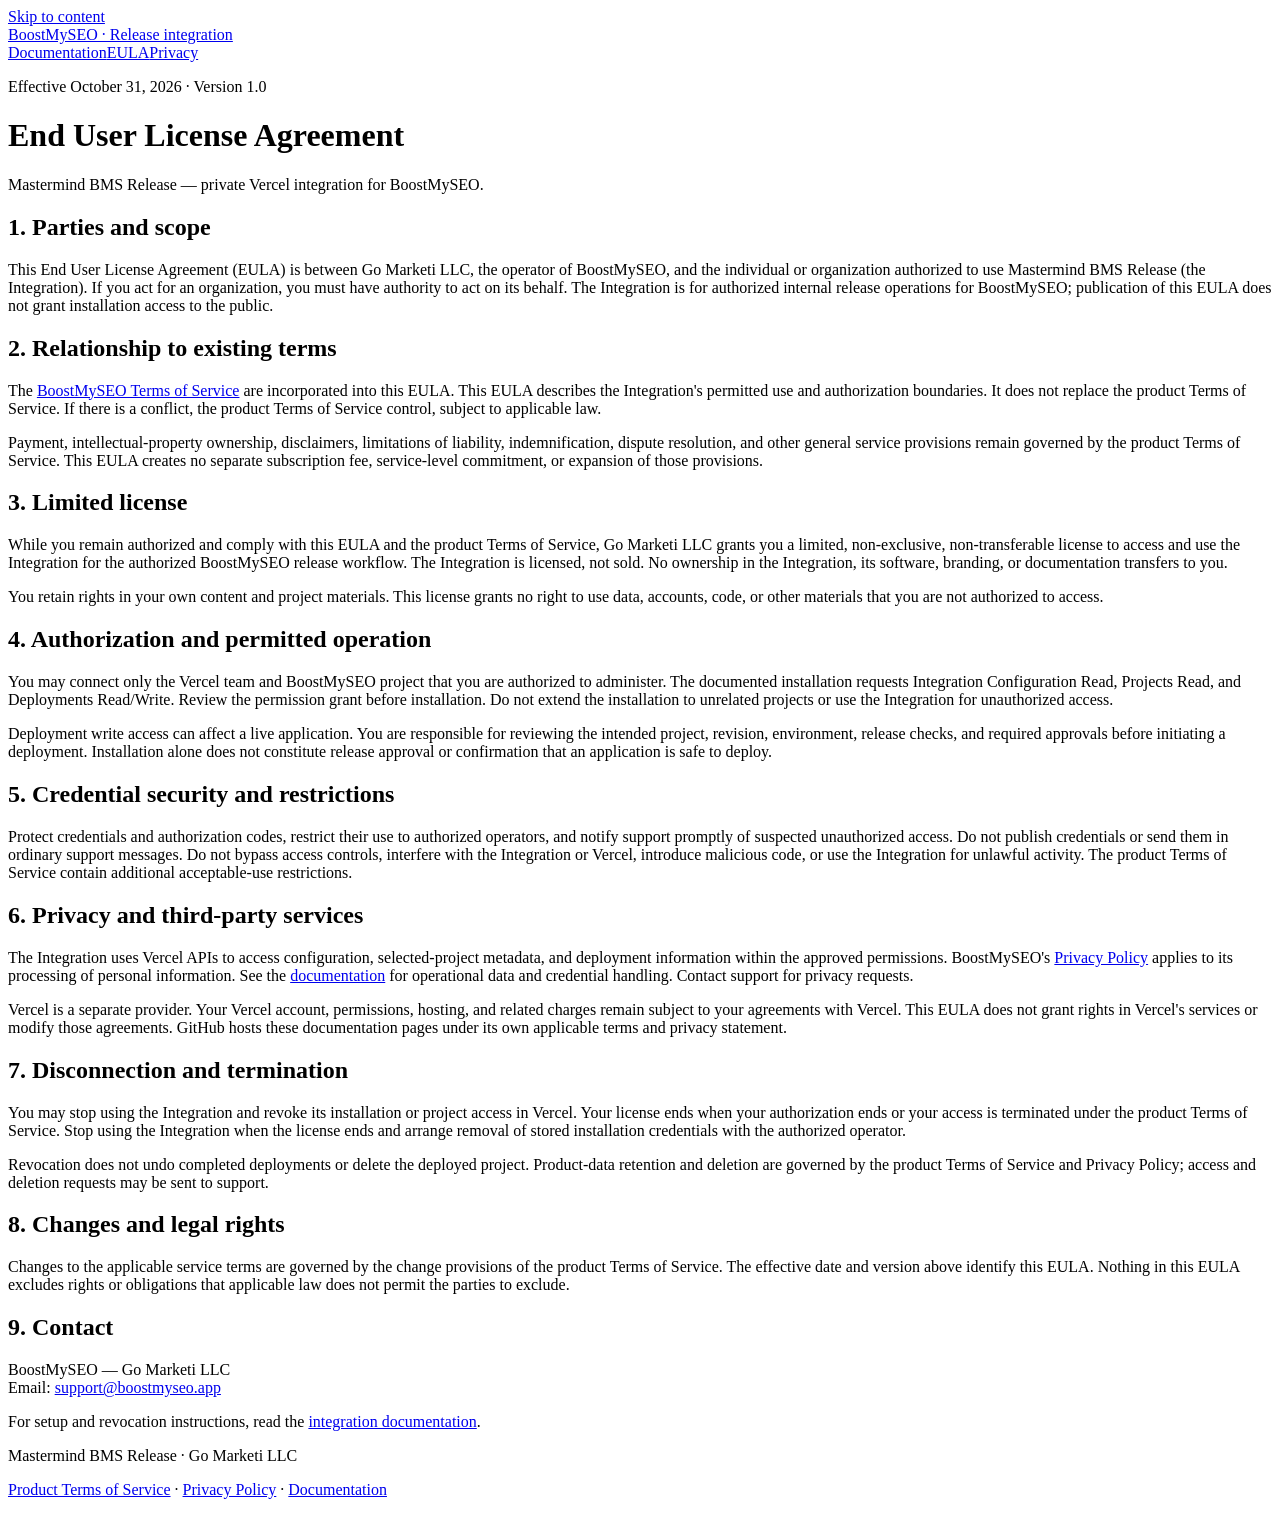
==== eula/index.html @ 2a2f33a4 "Publish eula/index.html" ====
<!doctype html>
<html lang="en"><head><meta charset="utf-8"><meta name="viewport" content="width=device-width,initial-scale=1"><meta name="robots" content="noindex,nofollow"><title>End User License Agreement — Mastermind BMS Release</title><meta name="description" content="License terms for authorized internal use of the private BoostMySEO Vercel release integration."><link rel="stylesheet" href="../styles.css"></head><body>
<a class="skip" href="#main">Skip to content</a><header><a href="../">BoostMySEO · Release integration</a><nav aria-label="Main navigation"><a href="../docs/">Documentation</a><a href="./" aria-current="page">EULA</a><a href="https://www.boostmyseo.app/privacy">Privacy</a></nav></header>
<main id="main"><p class="eyebrow">Effective October 31, 2026 · Version 1.0</p><h1>End User License Agreement</h1><p class="lead">Mastermind BMS Release — private Vercel integration for BoostMySEO.</p>
<h2>1. Parties and scope</h2><p>This End User License Agreement (EULA) is between Go Marketi LLC, the operator of BoostMySEO, and the individual or organization authorized to use Mastermind BMS Release (the Integration). If you act for an organization, you must have authority to act on its behalf. The Integration is for authorized internal release operations for BoostMySEO; publication of this EULA does not grant installation access to the public.</p>
<h2>2. Relationship to existing terms</h2><p>The <a href="https://www.boostmyseo.app/terms">BoostMySEO Terms of Service</a> are incorporated into this EULA. This EULA describes the Integration's permitted use and authorization boundaries. It does not replace the product Terms of Service. If there is a conflict, the product Terms of Service control, subject to applicable law.</p><p>Payment, intellectual-property ownership, disclaimers, limitations of liability, indemnification, dispute resolution, and other general service provisions remain governed by the product Terms of Service. This EULA creates no separate subscription fee, service-level commitment, or expansion of those provisions.</p>
<h2>3. Limited license</h2><p>While you remain authorized and comply with this EULA and the product Terms of Service, Go Marketi LLC grants you a limited, non-exclusive, non-transferable license to access and use the Integration for the authorized BoostMySEO release workflow. The Integration is licensed, not sold. No ownership in the Integration, its software, branding, or documentation transfers to you.</p><p>You retain rights in your own content and project materials. This license grants no right to use data, accounts, code, or other materials that you are not authorized to access.</p>
<h2>4. Authorization and permitted operation</h2><p>You may connect only the Vercel team and BoostMySEO project that you are authorized to administer. The documented installation requests Integration Configuration Read, Projects Read, and Deployments Read/Write. Review the permission grant before installation. Do not extend the installation to unrelated projects or use the Integration for unauthorized access.</p><p>Deployment write access can affect a live application. You are responsible for reviewing the intended project, revision, environment, release checks, and required approvals before initiating a deployment. Installation alone does not constitute release approval or confirmation that an application is safe to deploy.</p>
<h2>5. Credential security and restrictions</h2><p>Protect credentials and authorization codes, restrict their use to authorized operators, and notify support promptly of suspected unauthorized access. Do not publish credentials or send them in ordinary support messages. Do not bypass access controls, interfere with the Integration or Vercel, introduce malicious code, or use the Integration for unlawful activity. The product Terms of Service contain additional acceptable-use restrictions.</p>
<h2>6. Privacy and third-party services</h2><p>The Integration uses Vercel APIs to access configuration, selected-project metadata, and deployment information within the approved permissions. BoostMySEO's <a href="https://www.boostmyseo.app/privacy">Privacy Policy</a> applies to its processing of personal information. See the <a href="../docs/#main">documentation</a> for operational data and credential handling. Contact support for privacy requests.</p><p>Vercel is a separate provider. Your Vercel account, permissions, hosting, and related charges remain subject to your agreements with Vercel. This EULA does not grant rights in Vercel's services or modify those agreements. GitHub hosts these documentation pages under its own applicable terms and privacy statement.</p>
<h2>7. Disconnection and termination</h2><p>You may stop using the Integration and revoke its installation or project access in Vercel. Your license ends when your authorization ends or your access is terminated under the product Terms of Service. Stop using the Integration when the license ends and arrange removal of stored installation credentials with the authorized operator.</p><p>Revocation does not undo completed deployments or delete the deployed project. Product-data retention and deletion are governed by the product Terms of Service and Privacy Policy; access and deletion requests may be sent to support.</p>
<h2>8. Changes and legal rights</h2><p>Changes to the applicable service terms are governed by the change provisions of the product Terms of Service. The effective date and version above identify this EULA. Nothing in this EULA excludes rights or obligations that applicable law does not permit the parties to exclude.</p>
<h2>9. Contact</h2><p>BoostMySEO — Go Marketi LLC<br>Email: <a href="mailto:support@boostmyseo.app">support@boostmyseo.app</a></p><p>For setup and revocation instructions, read the <a href="../docs/">integration documentation</a>.</p></main>
<footer><p>Mastermind BMS Release · Go Marketi LLC</p><p><a href="https://www.boostmyseo.app/terms">Product Terms of Service</a> · <a href="https://www.boostmyseo.app/privacy">Privacy Policy</a> · <a href="../docs/">Documentation</a></p></footer></body></html>
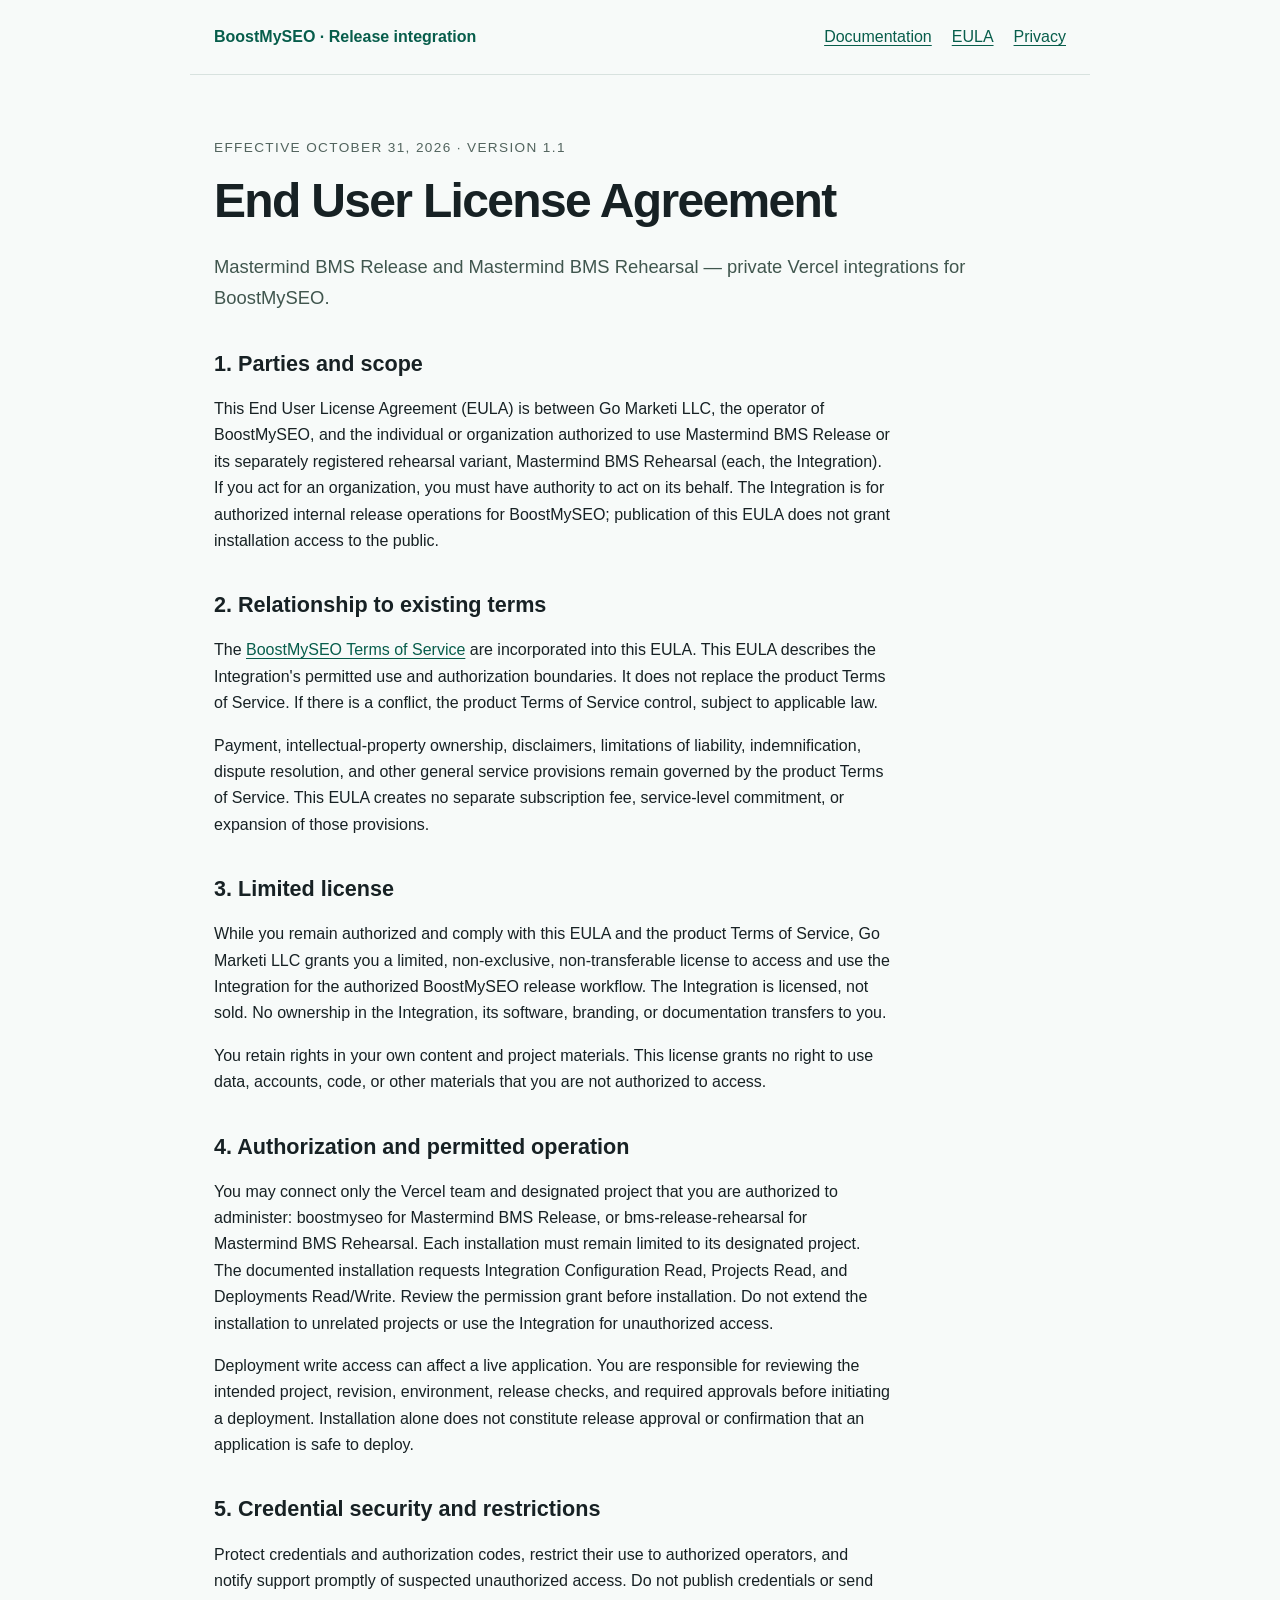
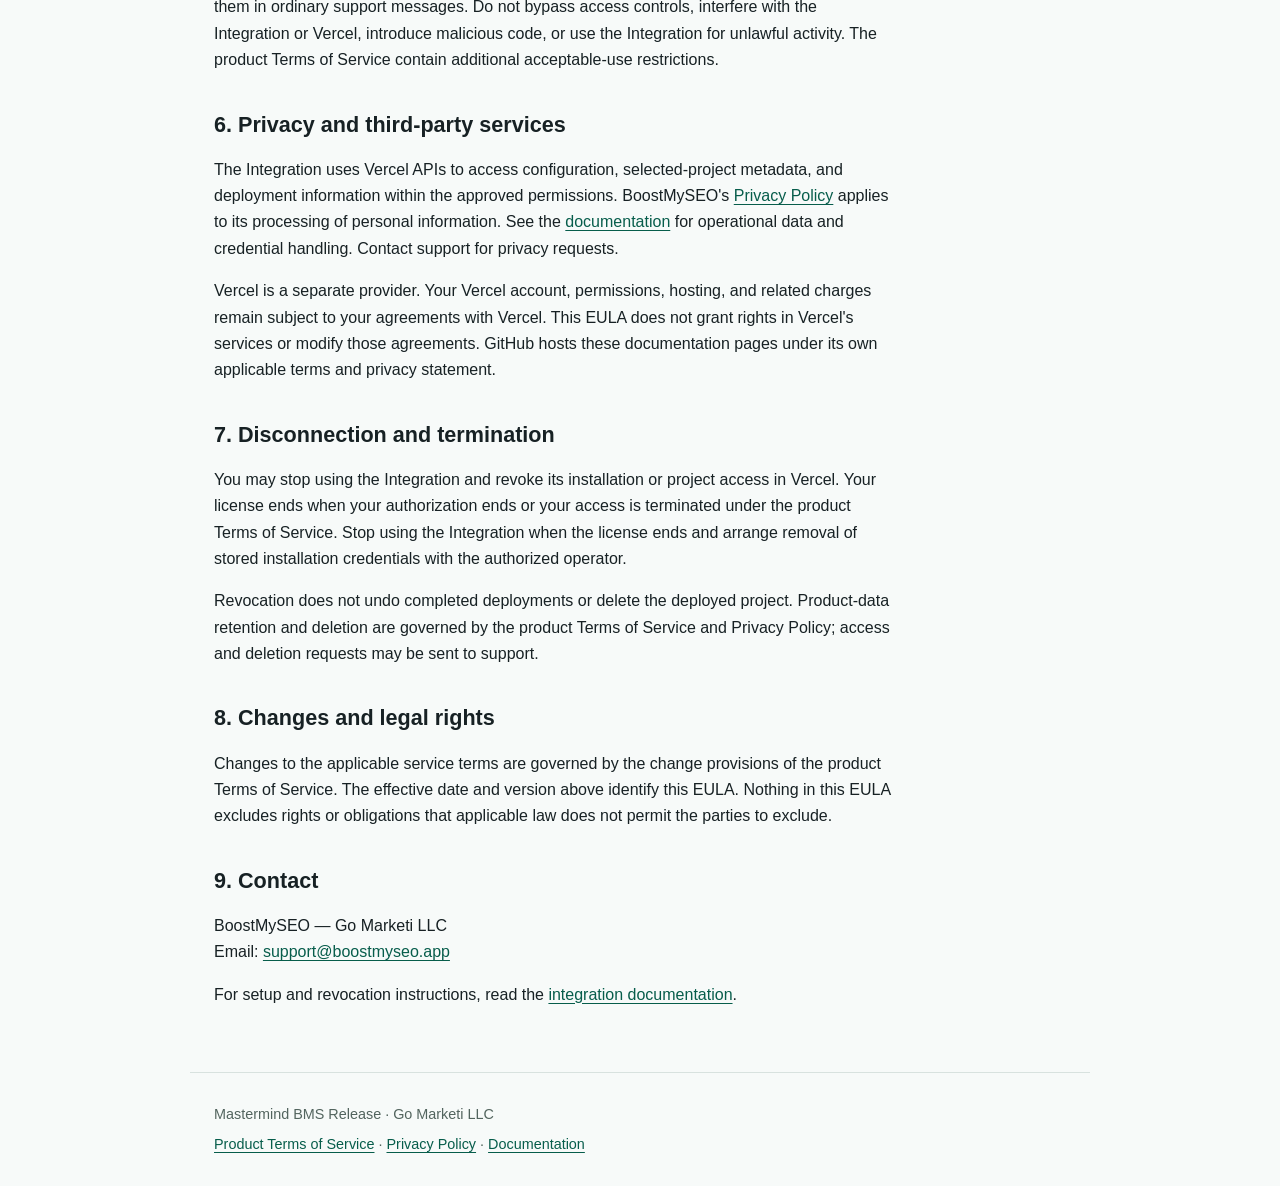
==== commit 366d5545: "Document separate project-scoped rehearsal integration" ====
--- a/eula/index.html
+++ b/eula/index.html
@@ -1,11 +1,11 @@
 <!doctype html>
 <html lang="en"><head><meta charset="utf-8"><meta name="viewport" content="width=device-width,initial-scale=1"><meta name="robots" content="noindex,nofollow"><title>End User License Agreement — Mastermind BMS Release</title><meta name="description" content="License terms for authorized internal use of the private BoostMySEO Vercel release integration."><link rel="stylesheet" href="../styles.css"></head><body>
 <a class="skip" href="#main">Skip to content</a><header><a href="../">BoostMySEO · Release integration</a><nav aria-label="Main navigation"><a href="../docs/">Documentation</a><a href="./" aria-current="page">EULA</a><a href="https://www.boostmyseo.app/privacy">Privacy</a></nav></header>
-<main id="main"><p class="eyebrow">Effective October 31, 2026 · Version 1.0</p><h1>End User License Agreement</h1><p class="lead">Mastermind BMS Release — private Vercel integration for BoostMySEO.</p>
-<h2>1. Parties and scope</h2><p>This End User License Agreement (EULA) is between Go Marketi LLC, the operator of BoostMySEO, and the individual or organization authorized to use Mastermind BMS Release (the Integration). If you act for an organization, you must have authority to act on its behalf. The Integration is for authorized internal release operations for BoostMySEO; publication of this EULA does not grant installation access to the public.</p>
+<main id="main"><p class="eyebrow">Effective October 31, 2026 · Version 1.1</p><h1>End User License Agreement</h1><p class="lead">Mastermind BMS Release and Mastermind BMS Rehearsal — private Vercel integrations for BoostMySEO.</p>
+<h2>1. Parties and scope</h2><p>This End User License Agreement (EULA) is between Go Marketi LLC, the operator of BoostMySEO, and the individual or organization authorized to use Mastermind BMS Release or its separately registered rehearsal variant, Mastermind BMS Rehearsal (each, the Integration). If you act for an organization, you must have authority to act on its behalf. The Integration is for authorized internal release operations for BoostMySEO; publication of this EULA does not grant installation access to the public.</p>
 <h2>2. Relationship to existing terms</h2><p>The <a href="https://www.boostmyseo.app/terms">BoostMySEO Terms of Service</a> are incorporated into this EULA. This EULA describes the Integration's permitted use and authorization boundaries. It does not replace the product Terms of Service. If there is a conflict, the product Terms of Service control, subject to applicable law.</p><p>Payment, intellectual-property ownership, disclaimers, limitations of liability, indemnification, dispute resolution, and other general service provisions remain governed by the product Terms of Service. This EULA creates no separate subscription fee, service-level commitment, or expansion of those provisions.</p>
 <h2>3. Limited license</h2><p>While you remain authorized and comply with this EULA and the product Terms of Service, Go Marketi LLC grants you a limited, non-exclusive, non-transferable license to access and use the Integration for the authorized BoostMySEO release workflow. The Integration is licensed, not sold. No ownership in the Integration, its software, branding, or documentation transfers to you.</p><p>You retain rights in your own content and project materials. This license grants no right to use data, accounts, code, or other materials that you are not authorized to access.</p>
-<h2>4. Authorization and permitted operation</h2><p>You may connect only the Vercel team and BoostMySEO project that you are authorized to administer. The documented installation requests Integration Configuration Read, Projects Read, and Deployments Read/Write. Review the permission grant before installation. Do not extend the installation to unrelated projects or use the Integration for unauthorized access.</p><p>Deployment write access can affect a live application. You are responsible for reviewing the intended project, revision, environment, release checks, and required approvals before initiating a deployment. Installation alone does not constitute release approval or confirmation that an application is safe to deploy.</p>
+<h2>4. Authorization and permitted operation</h2><p>You may connect only the Vercel team and designated project that you are authorized to administer: boostmyseo for Mastermind BMS Release, or bms-release-rehearsal for Mastermind BMS Rehearsal. Each installation must remain limited to its designated project. The documented installation requests Integration Configuration Read, Projects Read, and Deployments Read/Write. Review the permission grant before installation. Do not extend the installation to unrelated projects or use the Integration for unauthorized access.</p><p>Deployment write access can affect a live application. You are responsible for reviewing the intended project, revision, environment, release checks, and required approvals before initiating a deployment. Installation alone does not constitute release approval or confirmation that an application is safe to deploy.</p>
 <h2>5. Credential security and restrictions</h2><p>Protect credentials and authorization codes, restrict their use to authorized operators, and notify support promptly of suspected unauthorized access. Do not publish credentials or send them in ordinary support messages. Do not bypass access controls, interfere with the Integration or Vercel, introduce malicious code, or use the Integration for unlawful activity. The product Terms of Service contain additional acceptable-use restrictions.</p>
 <h2>6. Privacy and third-party services</h2><p>The Integration uses Vercel APIs to access configuration, selected-project metadata, and deployment information within the approved permissions. BoostMySEO's <a href="https://www.boostmyseo.app/privacy">Privacy Policy</a> applies to its processing of personal information. See the <a href="../docs/#main">documentation</a> for operational data and credential handling. Contact support for privacy requests.</p><p>Vercel is a separate provider. Your Vercel account, permissions, hosting, and related charges remain subject to your agreements with Vercel. This EULA does not grant rights in Vercel's services or modify those agreements. GitHub hosts these documentation pages under its own applicable terms and privacy statement.</p>
 <h2>7. Disconnection and termination</h2><p>You may stop using the Integration and revoke its installation or project access in Vercel. Your license ends when your authorization ends or your access is terminated under the product Terms of Service. Stop using the Integration when the license ends and arrange removal of stored installation credentials with the authorized operator.</p><p>Revocation does not undo completed deployments or delete the deployed project. Product-data retention and deletion are governed by the product Terms of Service and Privacy Policy; access and deletion requests may be sent to support.</p>
--- a/styles.css
+++ b/styles.css
@@ -0,0 +1 @@
+:root{font-family:Arial,Helvetica,sans-serif;color:#172124;background:#f7faf9;line-height:1.65;font-synthesis:none}*{box-sizing:border-box}body{margin:0}header,main,footer{max-width:900px;margin:auto;padding:24px}header{display:flex;justify-content:space-between;gap:20px;flex-wrap:wrap;border-bottom:1px solid #d8e2df}nav{display:flex;gap:20px;flex-wrap:wrap}a{color:#075d4b;text-underline-offset:3px}a:focus-visible{outline:3px solid #0e8c70;outline-offset:4px}header>a{font-weight:700;text-decoration:none}main{padding-top:48px;padding-bottom:48px}h1{font-size:clamp(2rem,5vw,3rem);line-height:1.15;margin:12px 0 24px;letter-spacing:-.035em}h2{font-size:1.35rem;margin-top:36px;line-height:1.35}p,li{max-width:76ch}.eyebrow{font-size:.85rem;text-transform:uppercase;letter-spacing:.1em;color:#52645e}.lead{font-size:1.15rem;color:#40564e}.note{border-left:4px solid #0e8c70;padding:16px 20px;background:#eaf4ef;border-radius:0 8px 8px 0}table{width:100%;border-collapse:collapse;background:white}th,td{text-align:left;vertical-align:top;padding:12px;border:1px solid #d8e2df}th{background:#eaf4ef}footer{border-top:1px solid #d8e2df;color:#52645e;font-size:.9rem}footer p{margin:6px 0}.skip{position:absolute;top:-100px;left:16px;background:white;padding:8px}.skip:focus{top:8px}@media(max-width:600px){header,main,footer{padding:20px}main{padding-top:32px}table{font-size:.9rem}td,th{padding:8px}}
